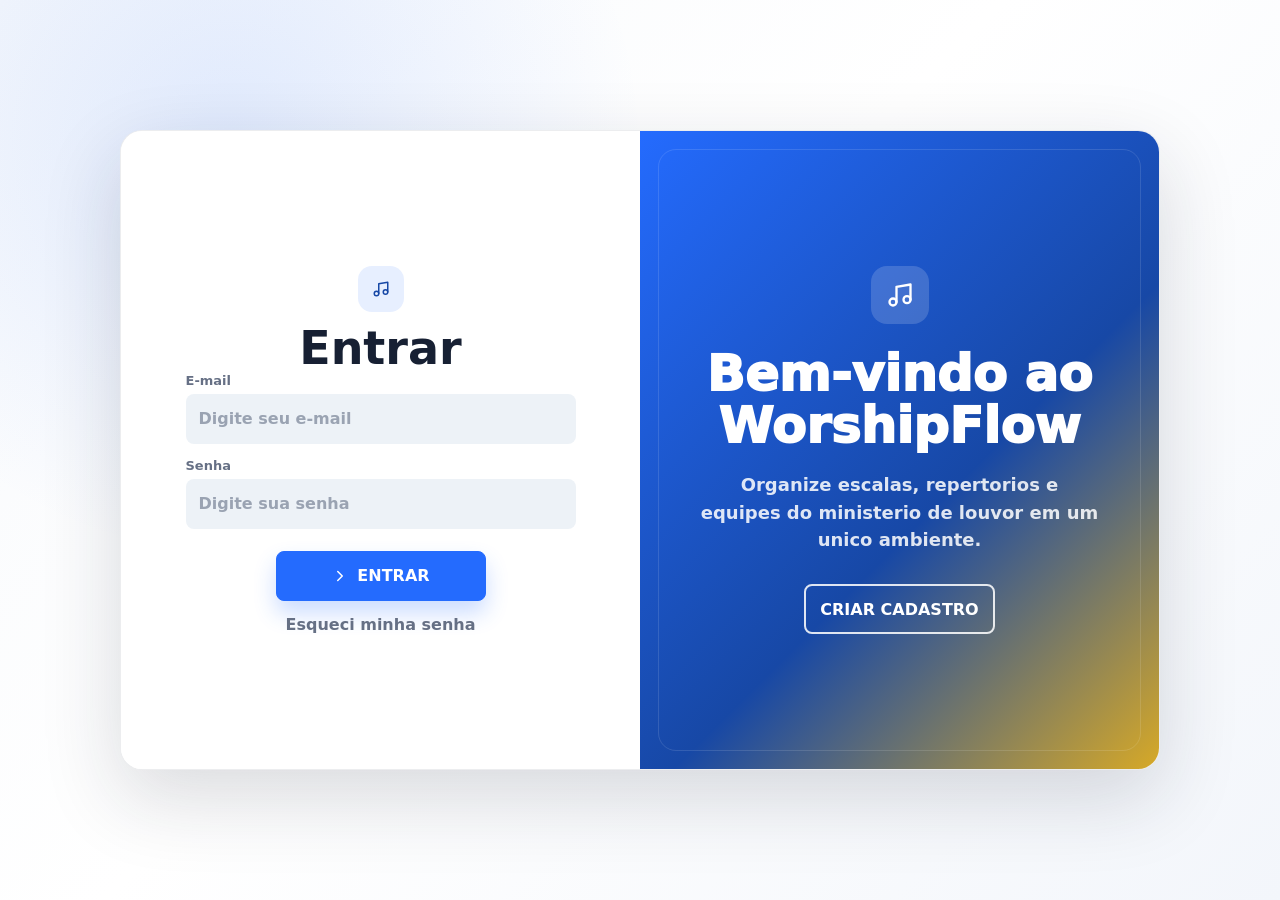
==== backend/target/classes/static/index.html @ 2cf5d614 "Initial commit" ====
<!doctype html>
<html lang="pt-BR">
  <head>
    <meta charset="UTF-8" />
    <meta name="viewport" content="width=device-width, initial-scale=1.0, viewport-fit=cover" />
    <meta name="description" content="WorshipFlow, MVP para gestão de ministério de louvor." />
    <meta name="theme-color" content="#10243f" />
    <title>WorshipFlow | Gestão de Louvor</title>
    <link rel="manifest" href="./manifest.webmanifest" />
    <link rel="icon" href="../assets/icon-192.png" />
    <link rel="stylesheet" href="./src/styles/main.css" />
  </head>
  <body>
    <noscript>Este aplicativo precisa de JavaScript para funcionar.</noscript>
    <div id="app"></div>
    <div id="toast-root" class="toast-root" aria-live="polite"></div>
    <script type="module" src="./src/app.js"></script>
  </body>
</html>
---- backend/target/classes/static/src/styles/main.css ----
:root {
  color-scheme: light;
  --bg: #f6f8fb;
  --surface: #ffffff;
  --surface-soft: #edf2f7;
  --text: #172033;
  --muted: #667085;
  --line: #d8e0ea;
  --primary: #246bfe;
  --primary-strong: #1748a6;
  --accent: #d7a927;
  --danger: #d92d20;
  --success: #067647;
  --radius: 8px;
  --shadow: 0 18px 42px rgba(27, 43, 73, 0.12);
  --sidebar: 260px;
  font-family: Inter, ui-sans-serif, system-ui, -apple-system, BlinkMacSystemFont, "Segoe UI", sans-serif;
}

[data-theme="dark"] {
  color-scheme: dark;
  --bg: #07111f;
  --surface: #101b2d;
  --surface-soft: #17243a;
  --text: #eef4ff;
  --muted: #a6b2c5;
  --line: #263851;
  --primary: #78a9ff;
  --primary-strong: #9bbfff;
  --accent: #f0c94f;
}

* {
  box-sizing: border-box;
}

body {
  margin: 0;
  min-height: 100vh;
  min-height: 100dvh;
  background: var(--bg);
  color: var(--text);
  -webkit-text-size-adjust: 100%;
}

button,
input,
select,
textarea {
  font: inherit;
}

button {
  border: 0;
  touch-action: manipulation;
}

svg {
  width: 18px;
  height: 18px;
}

.app-shell {
  min-height: 100vh;
  min-height: 100dvh;
  display: grid;
  grid-template-columns: var(--sidebar) minmax(0, 1fr);
}

.sidebar {
  position: sticky;
  top: 0;
  height: 100vh;
  padding: 20px;
  border-right: 1px solid var(--line);
  background: var(--surface);
}

.brand,
.topbar,
.topbar-actions,
.nav-link,
.bottom-link,
.button,
.ghost-user,
.page-heading {
  display: flex;
  align-items: center;
}

.brand {
  gap: 12px;
  margin-bottom: 28px;
}

.brand small,
.topbar-title span,
.page-heading p,
.panel p,
.metric span {
  color: var(--muted);
}

.brand-mark {
  width: 44px;
  height: 44px;
  display: grid;
  place-items: center;
  border-radius: var(--radius);
  color: #ffffff;
  background: linear-gradient(135deg, var(--primary), var(--primary-strong) 58%, var(--accent));
}

.nav-list {
  display: grid;
  gap: 18px;
}

.nav-group {
  display: grid;
  gap: 8px;
}

.nav-group-label {
  padding: 0 12px;
  color: var(--muted);
  font-size: 11px;
  font-weight: 900;
  text-transform: uppercase;
}

.nav-link,
.bottom-link {
  gap: 10px;
  width: 100%;
  min-height: 44px;
  padding: 10px 12px;
  border-radius: var(--radius);
  background: transparent;
  color: var(--muted);
  cursor: pointer;
  text-align: left;
}

.nav-link.is-active,
.bottom-link.is-active {
  background: var(--surface-soft);
  color: var(--primary-strong);
  font-weight: 800;
}

.main {
  min-width: 0;
}

.topbar {
  position: sticky;
  top: 0;
  z-index: 20;
  justify-content: space-between;
  gap: 10px;
  min-height: 72px;
  padding: 12px 24px;
  border-bottom: 1px solid var(--line);
  background: color-mix(in srgb, var(--surface) 88%, transparent);
  backdrop-filter: blur(16px);
}

.topbar-title {
  display: grid;
  min-width: 0;
}

.topbar-title strong {
  font-size: 20px;
}

.topbar-actions {
  gap: 10px;
  flex-shrink: 0;
}

.menu-button {
  display: none;
}

.content {
  width: min(1180px, 100%);
  margin: 0 auto;
  padding: 28px 24px 44px;
}

.page-stack {
  display: grid;
  gap: 18px;
}

.hero {
  min-height: 280px;
  display: grid;
  grid-template-columns: minmax(0, 1fr) 360px;
  gap: 24px;
  align-items: center;
  padding: 28px;
  border-radius: var(--radius);
  background: var(--surface);
  box-shadow: var(--shadow);
  overflow: hidden;
}

.hero p,
.page-heading p,
.panel p,
.clean-list {
  line-height: 1.55;
}

.hero h1,
.page-heading h1 {
  margin: 0;
  font-size: clamp(28px, 5vw, 44px);
  line-height: 1.05;
}

.hero img {
  width: 100%;
  height: 230px;
  object-fit: cover;
  border-radius: var(--radius);
}

.eyebrow {
  color: var(--accent);
  font-size: 12px;
  font-weight: 900;
  letter-spacing: 0.08em;
  text-transform: uppercase;
}

.metric-grid,
.grid {
  display: grid;
  gap: 14px;
}

.metric-grid {
  grid-template-columns: repeat(4, minmax(0, 1fr));
}

.grid.two {
  grid-template-columns: repeat(2, minmax(0, 1fr));
}

.form-layout {
  grid-template-columns: minmax(280px, 380px) minmax(0, 1fr);
  align-items: start;
}

.metric,
.panel,
.login-card {
  border: 1px solid var(--line);
  border-radius: var(--radius);
  background: var(--surface);
  box-shadow: 0 1px 0 rgba(255, 255, 255, 0.04) inset;
}

.metric {
  padding: 18px;
  display: grid;
  gap: 6px;
}

.metric strong {
  font-size: 24px;
}

.panel {
  padding: 20px;
}

.panel h2 {
  margin: 0 0 14px;
}

.page-heading {
  justify-content: space-between;
  gap: 14px;
}

.button,
.ghost-user,
.icon-button {
  justify-content: center;
  gap: 8px;
  min-height: 42px;
  border-radius: var(--radius);
  color: var(--text);
  background: var(--surface-soft);
  border: 1px solid var(--line);
  cursor: pointer;
  font-weight: 750;
}

.button:focus-visible,
.ghost-user:focus-visible,
.icon-button:focus-visible,
.nav-link:focus-visible,
.bottom-link:focus-visible,
input:focus-visible,
select:focus-visible,
textarea:focus-visible {
  outline: 3px solid color-mix(in srgb, var(--primary) 38%, transparent);
  outline-offset: 2px;
}

.button {
  padding: 9px 14px;
  text-align: center;
}

.button.primary {
  color: #ffffff;
  background: var(--primary);
  border-color: var(--primary);
}

.button.danger,
.icon-button.danger {
  color: var(--danger);
}

.favorite-button.is-active,
.favorite-icon {
  color: var(--accent);
}

.favorite-button.is-active svg {
  fill: currentColor;
}

.button.small {
  min-height: 34px;
  padding: 6px 10px;
}

.ghost-user {
  padding: 8px 10px;
  min-width: 0;
  max-width: 220px;
}

.icon-button {
  width: 42px;
  min-width: 42px;
  flex: 0 0 42px;
  padding: 0;
}

.menu-button,
.topbar-actions .icon-button {
  align-items: center;
  justify-content: center;
}

.ghost-user span:last-child {
  min-width: 0;
  overflow: hidden;
  text-overflow: ellipsis;
  white-space: nowrap;
}

.user-avatar {
  width: 26px;
  height: 26px;
  flex: 0 0 26px;
  display: grid;
  place-items: center;
  overflow: hidden;
  border-radius: 50%;
  color: #ffffff;
  background: linear-gradient(135deg, var(--primary), var(--primary-strong) 58%, var(--accent));
  font-size: 11px;
  font-weight: 900;
}

.user-avatar img {
  width: 100%;
  height: 100%;
  object-fit: cover;
}

.form-grid {
  display: grid;
  gap: 14px;
}

.form-grid.one-column {
  grid-template-columns: 1fr;
}

label {
  display: grid;
  gap: 7px;
  color: var(--muted);
  font-weight: 750;
}

fieldset {
  min-width: 0;
  margin: 0;
  padding: 0;
  border: 0;
}

legend {
  margin-bottom: 7px;
  color: var(--muted);
  font-weight: 750;
}

input,
select,
textarea {
  width: 100%;
  min-height: 42px;
  padding: 10px 12px;
  border: 1px solid var(--line);
  border-radius: var(--radius);
  background: var(--surface);
  color: var(--text);
  font-size: 16px;
}

input[type="file"] {
  padding: 8px;
}

input[type="checkbox"] {
  width: 18px;
  min-height: 18px;
}

textarea {
  min-height: 92px;
  resize: vertical;
}

select[multiple] {
  min-height: 120px;
}

.form-actions,
.table-actions {
  display: flex;
  gap: 8px;
  flex-wrap: wrap;
}

.inline-check {
  display: flex;
  grid-template-columns: none;
  align-items: center;
  gap: 10px;
  min-height: 42px;
  color: var(--text);
}

.checkbox-list {
  display: grid;
  gap: 8px;
  max-height: 260px;
  overflow: auto;
  padding: 8px;
  border: 1px solid var(--line);
  border-radius: var(--radius);
  background: color-mix(in srgb, var(--surface) 82%, var(--surface-soft));
  -webkit-overflow-scrolling: touch;
}

.check-option {
  display: grid;
  grid-template-columns: auto minmax(0, 1fr);
  align-items: start;
  gap: 10px;
  padding: 10px;
  border: 1px solid transparent;
  border-radius: var(--radius);
  color: var(--text);
  background: var(--surface-soft);
  cursor: pointer;
}

.check-option:has(input:checked) {
  border-color: var(--primary);
  background: color-mix(in srgb, var(--primary) 12%, var(--surface));
}

.check-option input {
  margin-top: 3px;
}

.check-option span {
  min-width: 0;
  display: grid;
  gap: 2px;
}

.check-option small {
  color: var(--muted);
  font-weight: 650;
}

.responsive-table {
  overflow-x: auto;
  -webkit-overflow-scrolling: touch;
}

.record-grid {
  display: grid;
  grid-template-columns: repeat(auto-fit, minmax(260px, 1fr));
  gap: 12px;
}

.record-card {
  display: grid;
  gap: 14px;
  min-width: 0;
  padding: 14px;
  border: 1px solid var(--line);
  border-radius: var(--radius);
  background: var(--surface-soft);
}

.record-card-header {
  display: flex;
  justify-content: space-between;
  gap: 10px;
  align-items: start;
}

.record-card-header strong {
  min-width: 0;
  overflow-wrap: anywhere;
}

.record-details {
  display: grid;
  grid-template-columns: repeat(2, minmax(0, 1fr));
  gap: 10px;
  margin: 0;
}

.record-details div {
  min-width: 0;
}

.record-details dt {
  color: var(--muted);
  font-size: 11px;
  font-weight: 900;
  text-transform: uppercase;
}

.record-details dd {
  margin: 3px 0 0;
  overflow-wrap: anywhere;
}

table {
  width: 100%;
  min-width: 680px;
  border-collapse: collapse;
}

.table-actions {
  align-items: center;
}

th,
td {
  padding: 12px 10px;
  border-bottom: 1px solid var(--line);
  text-align: left;
}

th {
  color: var(--muted);
  font-size: 12px;
  text-transform: uppercase;
}

.empty,
.loading-state {
  min-height: 180px;
  display: grid;
  place-items: center;
  text-align: center;
  color: var(--muted);
  border: 1px dashed var(--line);
  border-radius: var(--radius);
}

.scale-card {
  display: grid;
  gap: 14px;
  padding: 14px;
  margin-bottom: 12px;
  border: 1px solid var(--line);
  border-radius: var(--radius);
  background: var(--surface-soft);
}

.scale-card-header {
  display: flex;
  justify-content: space-between;
  gap: 12px;
  align-items: start;
}

.scale-card-header p,
.scale-person p,
.scale-note {
  margin: 4px 0 0;
}

.scale-detail-grid {
  display: grid;
  grid-template-columns: minmax(0, 1.2fr) minmax(220px, 0.8fr);
  gap: 12px;
}

.scale-section {
  display: grid;
  gap: 10px;
  min-width: 0;
}

.scale-section h3 {
  margin: 0;
  color: var(--muted);
  font-size: 13px;
  text-transform: uppercase;
}

.scale-person {
  display: grid;
  gap: 8px;
  padding: 12px;
  border: 1px solid var(--line);
  border-radius: var(--radius);
  background: var(--surface);
}

.scale-person small,
.muted-text,
.scale-note {
  color: var(--muted);
}

.scale-song-list {
  display: grid;
  gap: 8px;
  margin: 0;
  padding: 0;
  list-style: none;
}

.scale-song-list li {
  display: flex;
  justify-content: space-between;
  gap: 10px;
  padding: 10px;
  border: 1px solid var(--line);
  border-radius: var(--radius);
  background: var(--surface);
}

.scale-song-list span {
  color: var(--muted);
}

.status {
  width: fit-content;
  padding: 4px 8px;
  border-radius: 999px;
  font-size: 12px;
  font-weight: 900;
}

.status-success,
.status {
  color: var(--success);
  background: color-mix(in srgb, var(--success) 12%, transparent);
}

.status-neutral {
  color: var(--text);
  background: color-mix(in srgb, var(--surface-soft) 78%, var(--surface));
}

.status-warning {
  color: #8a5a00;
  background: rgba(240, 201, 79, 0.18);
}

.status-danger {
  color: var(--danger);
  background: color-mix(in srgb, var(--danger) 12%, transparent);
}

.profile-hero {
  display: grid;
  grid-template-columns: auto minmax(0, 1fr);
  gap: 18px;
  align-items: center;
}

.profile-photo {
  width: 104px;
  aspect-ratio: 1;
  display: grid;
  place-items: center;
  overflow: hidden;
  border: 1px solid var(--line);
  border-radius: 50%;
  color: #ffffff;
  background: linear-gradient(135deg, var(--primary), var(--primary-strong) 58%, var(--accent));
  font-size: 32px;
  font-weight: 900;
}

.profile-photo img {
  width: 100%;
  height: 100%;
  object-fit: cover;
}

.profile-info {
  min-width: 0;
  display: grid;
  gap: 6px;
}

.profile-info h1,
.profile-info p {
  margin: 0;
  overflow-wrap: anywhere;
}

.skill-list,
.favorite-list {
  display: grid;
  gap: 10px;
}

.skill-list {
  grid-template-columns: repeat(auto-fit, minmax(110px, 1fr));
}

.skill-list span {
  min-height: 40px;
  display: inline-flex;
  align-items: center;
  justify-content: center;
  padding: 8px 10px;
  border: 1px solid var(--line);
  border-radius: var(--radius);
  color: var(--text);
  background: var(--surface-soft);
  font-weight: 800;
  text-align: center;
}

.favorite-card {
  display: grid;
  grid-template-columns: auto minmax(0, 1fr);
  gap: 10px;
  align-items: start;
  padding: 12px;
  border: 1px solid var(--line);
  border-radius: var(--radius);
  background: var(--surface-soft);
}

.favorite-card p {
  margin: 3px 0 0;
}

.team-grid {
  display: grid;
  grid-template-columns: repeat(auto-fit, minmax(240px, 1fr));
  gap: 14px;
}

.team-card {
  display: grid;
  grid-template-columns: auto minmax(0, 1fr);
  gap: 14px;
  align-items: center;
  padding: 16px;
  border: 1px solid var(--line);
  border-radius: var(--radius);
  background: var(--surface);
}

.team-photo {
  width: 72px;
  aspect-ratio: 1;
  display: grid;
  place-items: center;
  overflow: hidden;
  border-radius: 50%;
  color: #ffffff;
  background: linear-gradient(135deg, var(--primary), var(--primary-strong) 58%, var(--accent));
  font-size: 22px;
  font-weight: 900;
}

.team-photo img {
  width: 100%;
  height: 100%;
  object-fit: cover;
}

.team-info {
  min-width: 0;
  display: grid;
  gap: 5px;
}

.team-info strong {
  overflow-wrap: anywhere;
}

.team-info span,
.team-info p {
  color: var(--muted);
}

.team-info p {
  margin: 0;
}

.team-skills {
  display: flex;
  flex-wrap: wrap;
  gap: 6px;
}

.team-skills small {
  padding: 4px 7px;
  border-radius: 999px;
  color: var(--primary-strong);
  background: color-mix(in srgb, var(--primary) 12%, transparent);
  font-weight: 800;
}

.empty.compact {
  min-height: 96px;
  padding: 14px;
}

.clean-list {
  padding-left: 18px;
  color: var(--muted);
}

.login-page {
  min-height: 100vh;
  min-height: 100dvh;
  display: flex;
  align-items: center;
  justify-content: center;
  padding: clamp(16px, 4vw, 34px);
  background:
    radial-gradient(circle at 18% 16%, rgba(36, 107, 254, 0.12), transparent 32%),
    linear-gradient(135deg, #f7f9fc 0%, #ffffff 46%, #f3f6fb 100%);
}

.auth-card {
  width: min(1040px, 100%);
  min-height: min(640px, calc(100dvh - 44px));
  display: grid;
  grid-template-columns: minmax(0, 1fr) minmax(0, 1fr);
  overflow: hidden;
  border: 1px solid rgba(23, 32, 51, 0.08);
  border-radius: 22px;
  background: #ffffff;
  box-shadow: 0 28px 80px rgba(23, 32, 51, 0.16);
  animation: auth-card-enter 320ms ease both;
  view-transition-name: auth-card;
}

.auth-form-panel,
.auth-hero-panel {
  min-width: 0;
  display: flex;
  flex-direction: column;
  justify-content: center;
  padding: clamp(28px, 5vw, 58px);
}

.auth-form-panel {
  align-items: center;
  background: #ffffff;
}

.auth-form-panel-narrow {
  padding-inline: clamp(28px, 7vw, 76px);
}

.auth-title {
  width: min(390px, 100%);
  display: grid;
  justify-items: center;
  gap: 12px;
  text-align: center;
}

.auth-logo,
.auth-brand-mark {
  display: grid;
  place-items: center;
}

.auth-logo {
  width: 46px;
  height: 46px;
  border-radius: 14px;
  color: var(--primary-strong);
  background: color-mix(in srgb, var(--primary) 11%, var(--surface));
}

.auth-title h1,
.auth-hero-panel h2 {
  margin: 0;
  letter-spacing: 0;
  line-height: 1.05;
}

.auth-title h1 {
  color: var(--text);
  font-size: clamp(34px, 4vw, 46px);
  font-weight: 900;
}

.auth-subtitle {
  width: min(390px, 100%);
  margin: 14px 0 18px;
  color: var(--muted);
  text-align: center;
  line-height: 1.45;
  font-weight: 700;
}

.auth-form {
  width: min(390px, 100%);
  display: grid;
  gap: 14px;
}

.auth-form-register {
  gap: 10px;
}

.auth-form label {
  gap: 6px;
}

.auth-form label span {
  font-size: 13px;
}

.auth-form input,
.auth-form textarea {
  min-height: 50px;
  border: 1px solid transparent;
  border-radius: 8px;
  color: var(--text);
  background: var(--surface-soft);
  transition: border-color 160ms ease, background 160ms ease, box-shadow 160ms ease;
}

.auth-form input:focus,
.auth-form textarea:focus {
  border-color: color-mix(in srgb, var(--primary) 45%, var(--line));
  background: var(--surface);
  box-shadow: 0 10px 24px rgba(36, 107, 254, 0.1);
}

.auth-form textarea {
  min-height: 78px;
}

.auth-form input::placeholder,
.auth-form textarea::placeholder {
  color: #9aa3b2;
  opacity: 1;
}

.auth-submit {
  width: min(210px, 100%);
  min-height: 50px;
  justify-self: center;
  margin-top: 8px;
  border-radius: 8px;
  background: var(--primary);
  border-color: var(--primary);
  box-shadow: 0 12px 22px rgba(36, 107, 254, 0.24);
  text-transform: uppercase;
}

.auth-submit:hover {
  background: var(--primary-strong);
  border-color: var(--primary-strong);
}

.auth-hero-panel {
  position: relative;
  align-items: center;
  color: #ffffff;
  text-align: center;
  background:
    linear-gradient(135deg, var(--primary), var(--primary-strong) 58%, var(--accent));
}

.auth-hero-panel::before {
  content: "";
  position: absolute;
  inset: 18px;
  border: 1px solid rgba(255, 255, 255, 0.12);
  border-radius: 18px;
  pointer-events: none;
}

.auth-brand-mark {
  width: 58px;
  height: 58px;
  margin-bottom: 24px;
  border-radius: 16px;
  background: rgba(255, 255, 255, 0.16);
}

.auth-brand-mark svg {
  width: 28px;
  height: 28px;
}

.auth-hero-panel h2 {
  max-width: 430px;
  font-size: clamp(34px, 5vw, 50px);
  font-weight: 950;
}

.auth-hero-panel p {
  max-width: 420px;
  margin: 18px 0 30px;
  color: rgba(255, 255, 255, 0.86);
  font-size: 18px;
  line-height: 1.55;
  font-weight: 700;
}

.outline-light {
  min-width: 190px;
  min-height: 50px;
  color: #ffffff;
  border: 2px solid rgba(255, 255, 255, 0.86);
  background: transparent;
  text-transform: uppercase;
}

.outline-light:hover {
  color: var(--primary-strong);
  background: #ffffff;
  border-color: #ffffff;
}

.auth-links {
  display: flex;
  justify-content: space-between;
  gap: 10px;
  margin-top: 16px;
  flex-wrap: wrap;
}

.auth-links button {
  padding: 0;
  color: var(--primary-strong);
  background: transparent;
  cursor: pointer;
  font-weight: 750;
}

.auth-links.compact {
  width: min(390px, 100%);
  justify-content: center;
  margin-top: 14px;
}

.auth-links.compact button {
  color: var(--muted);
}

.toast-root {
  position: fixed;
  right: 18px;
  bottom: 18px;
  z-index: 80;
  display: grid;
  gap: 10px;
}

.toast {
  max-width: min(420px, calc(100vw - 32px));
  padding: 13px 15px;
  border-radius: var(--radius);
  color: #ffffff;
  background: var(--success);
  box-shadow: var(--shadow);
}

.toast-error {
  background: var(--danger);
}

.confirm-dialog-backdrop {
  position: fixed;
  inset: 0;
  z-index: 1000;
  display: flex;
  align-items: center;
  justify-content: center;
  padding: 18px;
  background: rgba(7, 17, 31, 0.56);
}

.confirm-dialog {
  width: min(420px, 100%);
  margin: auto;
  display: grid;
  grid-template-columns: auto minmax(0, 1fr);
  gap: 14px;
  padding: 20px;
  border: 1px solid var(--line);
  border-radius: var(--radius);
  background: var(--surface);
  box-shadow: var(--shadow);
}

.confirm-dialog-icon {
  width: 38px;
  height: 38px;
  display: grid;
  place-items: center;
  border-radius: 50%;
  color: var(--danger);
  background: color-mix(in srgb, var(--danger) 12%, transparent);
  font-weight: 900;
}

.confirm-dialog-copy {
  min-width: 0;
}

.confirm-dialog h2,
.confirm-dialog p {
  margin: 0;
}

.confirm-dialog h2 {
  font-size: 20px;
}

.confirm-dialog p {
  margin-top: 6px;
  color: var(--muted);
  line-height: 1.5;
}

.confirm-dialog-actions {
  grid-column: 1 / -1;
  display: flex;
  justify-content: flex-end;
  gap: 8px;
  flex-wrap: wrap;
}

.button.danger-action {
  background: var(--danger);
  border-color: var(--danger);
}

.loader {
  width: 38px;
  height: 38px;
  border: 4px solid var(--line);
  border-top-color: var(--primary);
  border-radius: 999px;
  animation: spin 0.8s linear infinite;
}

.bottom-nav,
.drawer-backdrop {
  display: none;
}

@keyframes spin {
  to {
    transform: rotate(360deg);
  }
}

@keyframes auth-card-enter {
  from {
    opacity: 0;
    transform: translateY(14px) scale(0.985);
  }

  to {
    opacity: 1;
    transform: translateY(0) scale(1);
  }
}

::view-transition-old(auth-card),
::view-transition-new(auth-card) {
  animation-duration: 260ms;
  animation-timing-function: ease;
}

@media (max-width: 920px) {
  .app-shell {
    display: block;
  }

  .sidebar {
    position: fixed;
    inset: 0 auto 0 0;
    z-index: 40;
    width: min(300px, calc(100vw - 54px));
    transform: translateX(-105%);
    transition: transform 180ms ease;
    box-shadow: var(--shadow);
  }

  .drawer-open .sidebar {
    transform: translateX(0);
  }

  .drawer-open .drawer-backdrop {
    display: block;
    position: fixed;
    inset: 0;
    z-index: 30;
    background: rgba(0, 0, 0, 0.44);
  }

  .menu-button {
    display: inline-flex;
  }

  .content {
    padding: 18px 14px calc(96px + env(safe-area-inset-bottom));
  }

  .hero,
  .grid.two,
  .form-layout {
    grid-template-columns: 1fr;
  }

  .hero {
    min-height: auto;
    padding: 20px;
    gap: 16px;
  }

  .hero img {
    height: 180px;
  }

  .metric-grid {
    grid-template-columns: repeat(2, minmax(0, 1fr));
  }

  .topbar {
    min-height: 64px;
    padding: 10px 14px;
  }

  .topbar-title strong {
    font-size: 18px;
  }

  .ghost-user {
    max-width: 132px;
    overflow: hidden;
    white-space: nowrap;
  }

  .page-heading {
    align-items: stretch;
    flex-direction: column;
  }

  .page-heading .button {
    width: 100%;
  }

  .bottom-nav {
    position: fixed;
    left: 0;
    right: 0;
    bottom: 0;
    z-index: 35;
    display: grid;
    grid-template-columns: repeat(auto-fit, minmax(0, 1fr));
    gap: 4px;
    padding: 8px 8px calc(8px + env(safe-area-inset-bottom));
    border-top: 1px solid var(--line);
    background: var(--surface);
  }

  .bottom-link {
    min-height: 58px;
    flex-direction: column;
    gap: 3px;
    padding: 6px;
    font-size: 11px;
  }

  .toast-root {
    left: 14px;
    right: 14px;
    bottom: 88px;
  }

  .confirm-dialog {
    align-self: center;
  }

  .profile-hero {
    grid-template-columns: 1fr;
    justify-items: start;
  }

  .profile-photo {
    width: 88px;
  }

  .scale-detail-grid {
    grid-template-columns: 1fr;
  }

  .login-page {
    align-items: stretch;
    padding: 0;
  }

  .auth-card {
    min-height: 100dvh;
    grid-template-columns: 1fr;
    border: 0;
    border-radius: 0;
  }

  .auth-accent-right .auth-hero-panel {
    order: -1;
  }

  .auth-form-panel,
  .auth-hero-panel {
    padding: 28px 22px;
  }

  .auth-hero-panel {
    min-height: 260px;
  }

  .auth-hero-panel::before {
    inset: 12px;
  }

  .auth-brand-mark {
    width: 50px;
    height: 50px;
    margin-bottom: 14px;
  }

  .auth-hero-panel h2 {
    font-size: 32px;
  }

  .auth-hero-panel p {
    margin: 12px 0 20px;
    font-size: 16px;
  }
}

@media (max-width: 520px) {
  .metric-grid {
    grid-template-columns: 1fr;
  }

  .topbar-title span {
    display: none;
  }

  .topbar-actions {
    gap: 8px;
  }

  .hero h1,
  .page-heading h1 {
    font-size: 30px;
  }

  .hero {
    padding: 18px;
  }

  .hero img {
    height: 132px;
  }

  .metric {
    padding: 14px;
  }

  .panel,
  .login-card {
    padding: 16px;
  }

  .auth-form-panel {
    padding: 24px 18px 30px;
  }

  .auth-title {
    gap: 10px;
  }

  .auth-title h1 {
    font-size: 31px;
  }

  .auth-logo {
    width: 42px;
    height: 42px;
  }

  .auth-form input,
  .auth-form textarea,
  .auth-submit,
  .outline-light {
    min-height: 46px;
  }

  .auth-submit,
  .outline-light {
    width: 100%;
  }

  .form-actions {
    display: grid;
    grid-template-columns: 1fr;
  }

  .form-actions .button {
    width: 100%;
    min-height: 46px;
  }

  .confirm-dialog {
    grid-template-columns: 1fr;
  }

  .confirm-dialog-actions {
    display: grid;
  }

  .confirm-dialog-actions .button {
    width: 100%;
    min-height: 46px;
  }

  .responsive-table {
    overflow: visible;
  }

  table,
  thead,
  tbody,
  tr,
  th,
  td {
    display: block;
  }

  table {
    min-width: 0;
  }

  thead {
    display: none;
  }

  tbody {
    display: grid;
    gap: 12px;
  }

  tr {
    padding: 12px;
    border: 1px solid var(--line);
    border-radius: var(--radius);
    background: var(--surface-soft);
  }

  td {
    display: grid;
    grid-template-columns: minmax(92px, 36%) minmax(0, 1fr);
    gap: 10px;
    align-items: center;
    padding: 9px 0;
    border-bottom: 1px solid var(--line);
    overflow-wrap: anywhere;
  }

  td::before {
    content: attr(data-label);
    color: var(--muted);
    font-size: 12px;
    font-weight: 850;
    text-transform: uppercase;
  }

  td:last-child {
    border-bottom: 0;
  }

  td.table-actions {
    display: flex;
    justify-content: flex-end;
    gap: 10px;
  }

  td.table-actions::before {
    margin-right: auto;
    align-self: center;
  }

  .auth-links {
    display: grid;
    justify-content: stretch;
  }

  .auth-links button {
    min-height: 42px;
    text-align: left;
  }

  .skill-list {
    grid-template-columns: 1fr;
  }

  .team-card {
    grid-template-columns: 1fr;
    justify-items: start;
  }

  .record-grid {
    grid-template-columns: 1fr;
  }

  .record-details {
    grid-template-columns: 1fr;
  }
}

@media (max-width: 380px) {
  .content {
    padding-left: 10px;
    padding-right: 10px;
  }

  .topbar {
    padding-left: 10px;
    padding-right: 10px;
  }

  .ghost-user {
    width: 42px;
    max-width: 42px;
    padding: 0;
    flex: 0 0 42px;
  }

  .ghost-user span:last-child {
    display: none;
  }

  .ghost-user .user-avatar {
    width: 30px;
    height: 30px;
  }

  .bottom-link span {
    font-size: 10px;
  }
}

@media (prefers-reduced-motion: reduce) {
  *,
  *::before,
  *::after {
    scroll-behavior: auto !important;
    animation-duration: 0.01ms !important;
    animation-iteration-count: 1 !important;
    transition-duration: 0.01ms !important;
  }
}
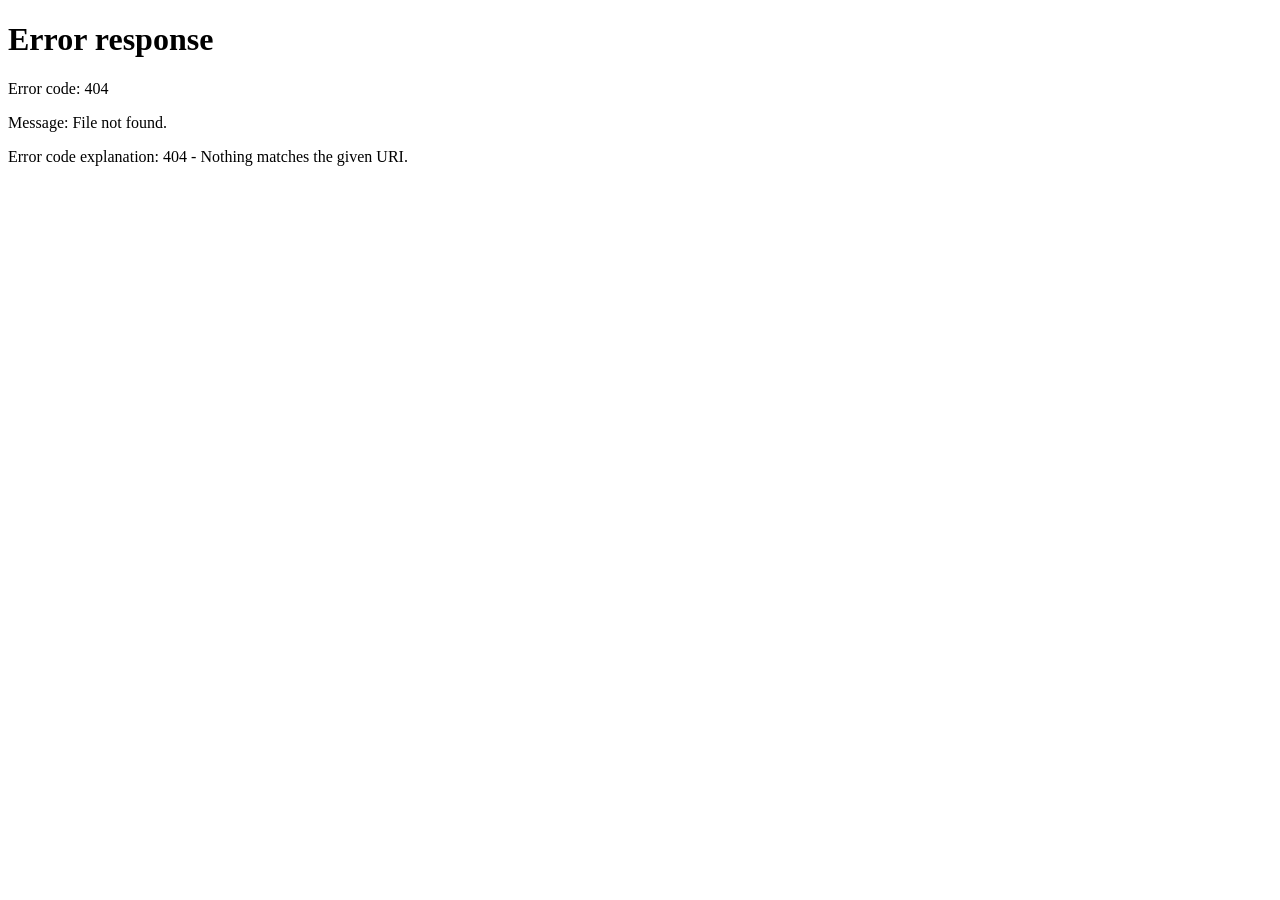
==== commit cfb96835: "Erros de portugues corrigidos e algumas melhorias" ====
--- a/backend/target/classes/static/index.html
+++ b/backend/target/classes/static/index.html
@@ -6,14 +6,31 @@
     <meta name="description" content="WorshipFlow, MVP para gestão de ministério de louvor." />
     <meta name="theme-color" content="#10243f" />
     <title>WorshipFlow | Gestão de Louvor</title>
-    <link rel="manifest" href="./manifest.webmanifest" />
-    <link rel="icon" href="../assets/icon-192.png" />
-    <link rel="stylesheet" href="./src/styles/main.css" />
+    <link rel="manifest" href="/manifest.webmanifest" />
+    <link rel="icon" href="/assets/icon-192.png" />
+    <script>
+      const auth = localStorage.getItem("worshipflow:auth");
+      const hash = location.hash.replace("#/", "").split("?")[0];
+      const query = location.hash.split("?")[1] || "";
+
+      if (hash === "redefinir-senha") {
+        location.replace(`/pages/redefinir-senha.html?${query}`);
+      } else if (hash === "register") {
+        location.replace("/pages/cadastro.html");
+      } else if (hash === "forgot") {
+        location.replace("/pages/esqueci-senha.html");
+      } else if (hash === "termos") {
+        location.replace("/pages/termos.html");
+      } else if (hash === "privacidade") {
+        location.replace("/pages/privacidade.html");
+      } else if (auth) {
+        location.replace("/pages/dashboard.html");
+      } else {
+        location.replace("/pages/login.html");
+      }
+    </script>
   </head>
   <body>
     <noscript>Este aplicativo precisa de JavaScript para funcionar.</noscript>
-    <div id="app"></div>
-    <div id="toast-root" class="toast-root" aria-live="polite"></div>
-    <script type="module" src="./src/app.js"></script>
   </body>
 </html>
